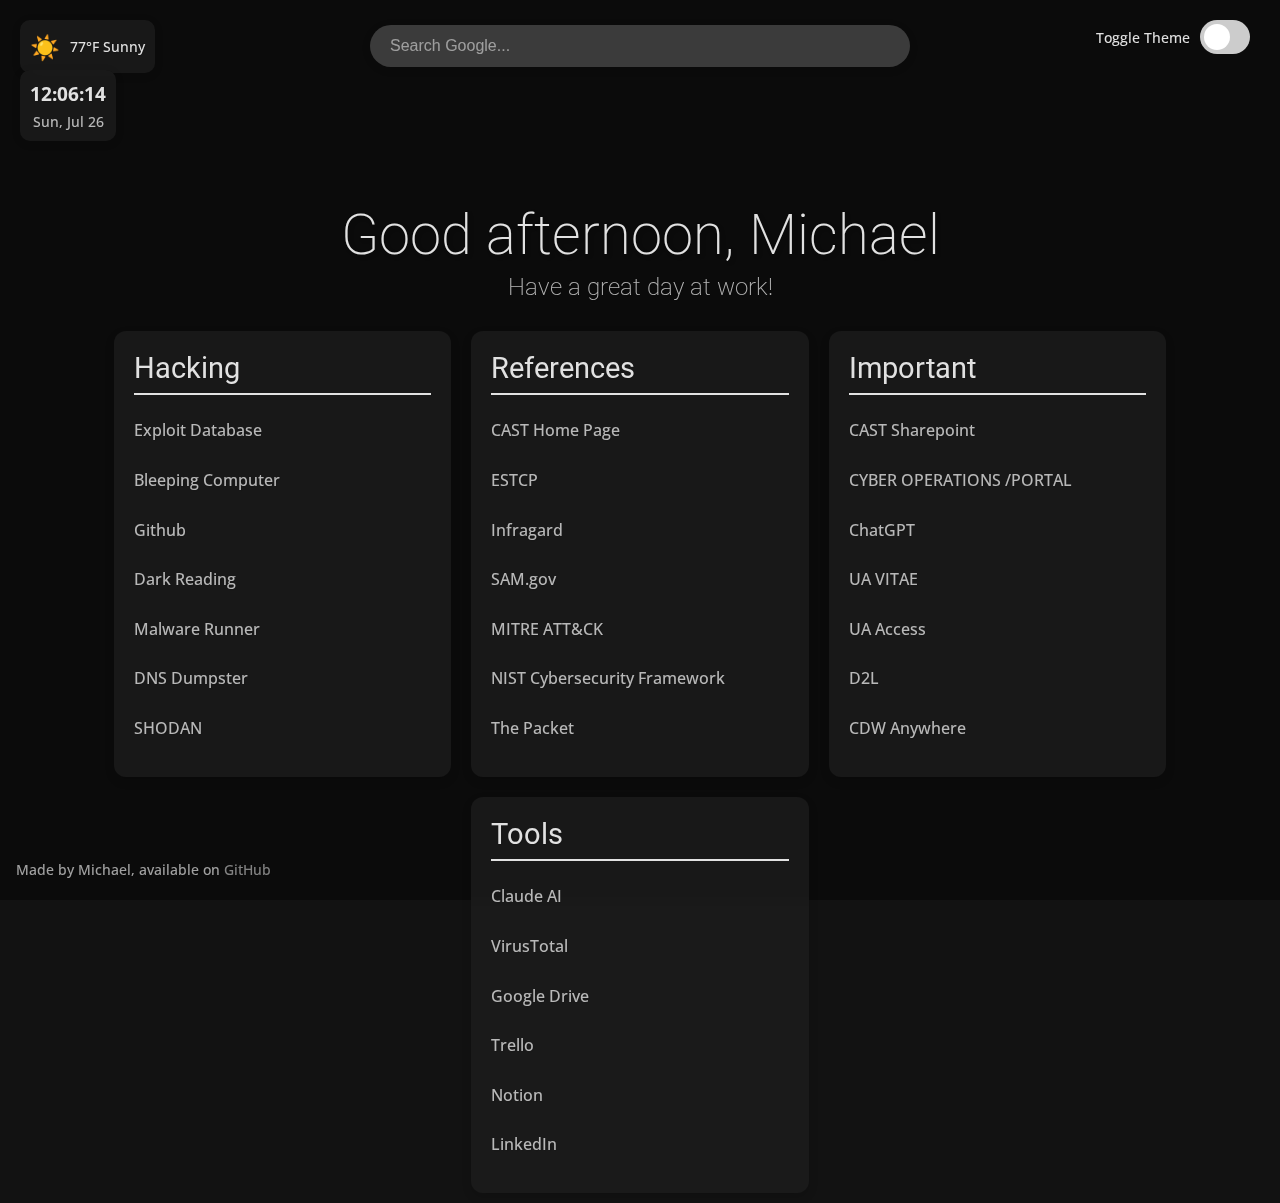
==== claude.html @ 79221fc8 "Create claude.html" ====
<!DOCTYPE html>
<html lang="en" data-theme="dark">
<head>
    <meta charset="UTF-8">
    <meta http-equiv="X-UA-Compatible" content="IE=edge">
    <meta name="viewport" content="width=device-width, initial-scale=1.0">
    <!--Title of the page-->
    <title>Home</title>
    <link rel="stylesheet" href="https://fonts.googleapis.com/css?family=Raleway:200,400">
    <link href="https://fonts.googleapis.com/css2?family=Roboto:wght@200;400;700&display=swap" rel="stylesheet">
    <link href="https://fonts.googleapis.com/css2?family=Open+Sans:wght@400;500;700&display=swap" rel="stylesheet">
    <style>
        :root {
            /* Common Variables */
            --SHORTCUT_TIMEOUT: 1.5s;
            
            /* Light Theme Variables */
            --bg-color-light: #f5f7fa;
            --text-color-light: #333;
            --group-bg-light: rgba(255, 255, 255, 0.7);
            --link-hover-light: #4a6fa5;
            
            /* Dark Theme Variables */
            --bg-color-dark: #121212;
            --text-color-dark: #e1e1e1;
            --group-bg-dark: rgba(30, 30, 30, 0.7);
            --link-hover-dark: #a3abff;
        }
        
        [data-theme="light"] {
            --bg-color: var(--bg-color-light);
            --text-color: var(--text-color-light);
            --group-bg: var(--group-bg-light);
            --link-hover: var(--link-hover-light);
        }
        
        [data-theme="dark"] {
            --bg-color: var(--bg-color-dark);
            --text-color: var(--text-color-dark);
            --group-bg: var(--group-bg-dark);
            --link-hover: var(--link-hover-dark);
        }
        
        body {
            padding: 0;
            margin: 0;
            background-color: var(--bg-color);
            background-size: cover;
            background-position: center;
            background-attachment: fixed;
            color: var(--text-color);
            font-family: 'Open Sans', sans-serif;
            font-size: 16px;
            font-weight: 500;
            text-shadow: 1px 1px 1px rgba(0, 0, 0, 0.1);
            user-select: none;
            animation: fadein 1s;
            transition: background-image 1s ease;
            min-height: 100vh;
        }
        
        #logo {
            padding-top: 8vh;
            text-align: center;
            margin-bottom: 20px;
        }
        
        #logo h1 {
            font-weight: 200;
            font-family: 'Roboto', sans-serif;
            font-size: 3.5rem;
            margin-bottom: 0;
            text-shadow: 2px 2px 4px rgba(0, 0, 0, 0.2);
        }
        
        #logo h2 {
            font-weight: 200;
            font-family: 'Roboto', sans-serif;
            font-size: 1.5rem;
            margin-top: 5px;
            opacity: 0.8;
        }
        
        #content {
            text-align: center;
            display: flex;
            flex-wrap: wrap;
            justify-content: center;
            max-width: 1400px;
            margin: 0 auto;
            padding: 0 20px;
        }
        
        #credits {
            position: fixed;
            font-size: 0.9rem;
            opacity: 0.7;
            bottom: 1rem;
            left: 1rem;
            z-index: 10;
        }
        
        .group {
            display: inline-block;
            vertical-align: top;
            text-align: left;
            width: 24%;
            min-width: 280px;
            background-color: var(--group-bg);
            box-shadow: 0 4px 10px rgba(0, 0, 0, 0.15);
            backdrop-filter: blur(8px);
            border-radius: 12px;
            padding: 20px;
            margin: 10px;
            transition: transform 0.3s ease, box-shadow 0.3s ease;
        }
        
        .group h1 {
            font-weight: 400;
            font-family: 'Roboto', sans-serif;
            font-size: 1.8rem;
            margin-top: 0;
            margin-bottom: 15px;
            padding-bottom: 8px;
            border-bottom: 2px solid var(--text-color);
        }
        
        .group p {
            margin: 8px 0;
            padding: 0.3rem 0;
            display: flex;
            justify-content: space-between;
            align-items: center;
        }
        
        .group:hover {
            transform: translateY(-5px);
            box-shadow: 0 8px 20px rgba(0, 0, 0, 0.2);
        }
        
        .shortcut {
            float: right;
            opacity: 0;
            background-color: rgba(0, 0, 0, 0.2);
            padding: 2px 8px;
            border-radius: 4px;
            font-size: 0.8rem;
            animation: pulse var(--SHORTCUT_TIMEOUT);
        }
        
        [data-theme="light"] .shortcut {
            background-color: rgba(0, 0, 0, 0.1);
        }
        
        /* The switch - the box around the slider */
        .switch {
            position: relative;
            display: inline-block;
            width: 60px;
            height: 34px;
        }
        
        /* Hide default HTML checkbox */
        .switch input {
            opacity: 0;
            width: 0;
            height: 0;
        }
        
        /* The slider */
        .slider {
            position: absolute;
            cursor: pointer;
            top: 0;
            left: 0;
            right: 0;
            bottom: 0;
            background-color: #ccc;
            transition: .4s;
            border-radius: 34px;
        }
        
        .slider:before {
            position: absolute;
            content: "";
            height: 26px;
            width: 26px;
            left: 4px;
            bottom: 4px;
            background-color: white;
            transition: .4s;
            border-radius: 50%;
        }
        
        input:checked + .slider {
            background-color: var(--link-hover);
        }
        
        input:focus + .slider {
            box-shadow: 0 0 1px var(--link-hover);
        }
        
        input:checked + .slider:before {
            transform: translateX(26px);
        }
        
        a, a:hover {
            transition: all 0.3s ease;
        }
        
        a {
            color: var(--text-color);
            text-decoration: none;
            opacity: 0.8;
            padding: 5px 0;
            display: inline-block;
            position: relative;
        }
        
        .group a:hover {
            opacity: 1;
            color: var(--link-hover);
            transform: translateX(5px);
        }
        
        .group a:hover::after {
            content: '';
            position: absolute;
            width: 100%;
            height: 2px;
            bottom: 0;
            left: 0;
            background-color: var(--link-hover);
            transform: scaleX(1);
            transition: transform 0.3s;
        }
        
        #credits a:hover {
            opacity: 1;
            text-decoration: underline;
        }
        
        #theme-toggle {
            position: fixed;
            top: 20px;
            right: 20px;
            z-index: 10;
            display: flex;
            align-items: center;
        }
        
        #theme-toggle span {
            margin-right: 10px;
            font-size: 0.9rem;
        }
        
        #search-container {
            text-align: center;
            margin: 25px 0;
            position: relative;
            max-width: 600px;
            margin-left: auto;
            margin-right: auto;
        }
        
        #search-input {
            padding: 12px 20px;
            width: 100%;
            max-width: 500px;
            border: none;
            border-radius: 30px;
            font-size: 16px;
            background-color: rgba(255, 255, 255, 0.2);
            backdrop-filter: blur(10px);
            color: var(--text-color);
            box-shadow: 0 2px 10px rgba(0, 0, 0, 0.1);
            transition: all 0.3s ease;
        }
        
        #search-input::placeholder {
            color: var(--text-color);
            opacity: 0.6;
        }
        
        #search-input:focus {
            outline: none;
            box-shadow: 0 4px 15px rgba(0, 0, 0, 0.15);
            background-color: rgba(255, 255, 255, 0.25);
        }
        
        .weather-widget {
            position: fixed;
            top: 20px;
            left: 20px;
            padding: 10px;
            background-color: var(--group-bg);
            border-radius: 10px;
            box-shadow: 0 2px 10px rgba(0, 0, 0, 0.1);
            backdrop-filter: blur(8px);
            display: flex;
            align-items: center;
            font-size: 0.9rem;
        }
        
        .weather-icon {
            margin-right: 10px;
            font-size: 1.5rem;
        }
        
        #datetime {
            position: fixed;
            top: 70px;
            left: 20px;
            padding: 10px;
            background-color: var(--group-bg);
            border-radius: 10px;
            box-shadow: 0 2px 10px rgba(0, 0, 0, 0.1);
            backdrop-filter: blur(8px);
            text-align: center;
            font-size: 0.9rem;
        }
        
        #datetime .time {
            font-size: 1.2rem;
            font-weight: bold;
            margin-bottom: 5px;
        }
        
        #datetime .date {
            opacity: 0.8;
        }
        
        @media (max-width: 1200px) {
            .group {
                width: 30%;
            }
        }
        
        @media (max-width: 900px) {
            .group {
                width: 45%;
            }
            
            #logo h1 {
                font-size: 3rem;
            }
        }
        
        @media (max-width: 600px) {
            .group {
                width: 90%;
            }
            
            #logo h1 {
                font-size: 2.5rem;
            }
            
            #logo h2 {
                font-size: 1.2rem;
            }
            
            .weather-widget, #datetime {
                position: static;
                margin: 10px auto;
                width: fit-content;
            }
        }
        
        @keyframes fadein {
            from { opacity: 0; }
            to   { opacity: 1; }
        }
        
        @keyframes pulse {
            0% { opacity: 0; }
            20% { opacity: 0.6; }
            80% { opacity: 0.6; }
            100%   { opacity: 0; }
        }
    </style>
</head>
<body>
    <div id="theme-toggle">
        <span>Toggle Theme</span>
        <label class="switch">
            <input type="checkbox" id="theme-switch">
            <span class="slider"></span>
        </label>
    </div>
    
    <div class="weather-widget">
        <div class="weather-icon">🌤️</div>
        <div class="weather-info">
            <span id="weather-temp">--°F</span> 
            <span id="weather-desc">Loading...</span>
        </div>
    </div>
    
    <div id="datetime">
        <div class="time" id="current-time">--:--:--</div>
        <div class="date" id="current-date">--, --- --</div>
    </div>
    
    <div id="search-container">
        <form id="search-form" action="https://www.google.com/search" method="get">
            <input type="text" name="q" id="search-input" placeholder="Search Google...">
        </form>
    </div>
    
    <div id="logo">
        <h1 id="welcome-string"></h1>
        <h2>Have a great day at work!</h2>
    </div>
    
    <div id="content">
        <!--Filled dynamically by script.js. Edit `MASTER_MAP` inside the script to change page's contents-->
    </div>
    
    <div id="credits">
        Made by Michael, available on <a href="https://github.com/mgalde/Wor_Startpage">GitHub</a>
    </div>
    
    <script>
        const NAME = "Michael";
        const WELCOME_MESSAGE_TEMPLATE = ["night", "morning", "afternoon", "evening"];
        
        // All shortcuts are in a `SHORTCUT_STARTER+shortcutKey` format.
        // So, for example, pressing `tab+q` would redirect you to https://google.com/?q=q
        const SHORTCUT_STARTER = 'tab'
        
        // How much time (in milliseconds) you have to press shortcutKey after pressing SHORTCUT_STARTER.
        // Also change --SHORTCUT_TIMEOUT in styles.css if you change this option.
        const SHORTCUT_TIMEOUT = 1500;
        
        // The groups of links are generated from this object. Edit it to edit the page's contents.
        // shortcutKey must hold an all-lowercase single button. Theoretically should work with values like `esc` and `f1`,
        // but intended to be used with just regular latin letters.
        const MASTER_MAP = [
            {
                "groupName": "Hacking",
                "items": [
                    {"name": "Exploit Database", "shortcutKey": "q", "url": "https://www.exploit-db.com/"},
                    {"name": "Bleeping Computer", "shortcutKey": "w", "url": "https://www.bleepingcomputer.com"},
                    {"name": "Github", "shortcutKey": "e", "url": "https://github.com/mgalde"},
                    {"name": "Dark Reading", "shortcutKey": "r", "url": "https://www.darkreading.com"},
                    {"name": "Malware Runner", "shortcutKey": "t", "url": "https://app.any.run/"},
                    {"name": "DNS Dumpster", "shortcutKey": "y", "url": "https://dnsdumpster.com/"},
                    {"name": "SHODAN", "shortcutKey": "u", "url": "https://shodan.io/"}
                ]
            },
            {
                "groupName": "References",
                "items": [
                    {"name": "CAST Home Page", "shortcutKey": "a", "url": "https://azcast.arizona.edu/"},
                    {"name": "ESTCP", "shortcutKey": "s", "url": "https://www.serdp-estcp.org/Tools-and-Training/Installation-Energy-and-Water/Cybersecurity"},
                    {"name": "Infragard", "shortcutKey": "d", "url": "https://www.infragard.org/"},
                    {"name": "SAM.gov", "shortcutKey": "f", "url": "https://sam.gov/content/opportunities"},
                    {"name": "MITRE ATT&CK", "shortcutKey": "g", "url": "https://attack.mitre.org/"},
                    {"name": "NIST Cybersecurity Framework", "shortcutKey": "h", "url": "https://www.nist.gov/cyberframework"},
                    {"name": "The Packet", "shortcutKey": "p", "url": "https://the-packet.com/"}
                ]
            },
            {
                "groupName": "Important",
                "items": [
                    {"name": "CAST Sharepoint", "shortcutKey": "z", "url": "https://emailarizona.sharepoint.com/sites/CAST"},
                    {"name": "CYBER OPERATIONS /PORTAL", "shortcutKey": "x", "url": "https://portal.cyberapolis.com/"},
                    {"name": "ChatGPT", "shortcutKey": "c", "url": "https://chat.openai.com"},
                    {"name": "UA VITAE", "shortcutKey": "v", "url": "https://uavitae.arizona.edu/"},
                    {"name": "UA Access", "shortcutKey": "b", "url": "https://uaccess.arizona.edu/"},
                    {"name": "D2L", "shortcutKey": "n", "url": "https://d2l.arizona.edu/d2l/home"},
                    {"name": "CDW Anywhere", "shortcutKey": "m", "url": "https://anywhere.cdw.com/logon/LogonPoint/tmindex.html"}
                ]
            },
            {
                "groupName": "Tools",
                "items": [
                    {"name": "Claude AI", "shortcutKey": "1", "url": "https://claude.ai/"},
                    {"name": "VirusTotal", "shortcutKey": "2", "url": "https://www.virustotal.com/"},
                    {"name": "Google Drive", "shortcutKey": "3", "url": "https://drive.google.com/"},
                    {"name": "Trello", "shortcutKey": "4", "url": "https://trello.com/"},
                    {"name": "Notion", "shortcutKey": "5", "url": "https://www.notion.so/"},
                    {"name": "LinkedIn", "shortcutKey": "6", "url": "https://www.linkedin.com/"}
                ]
            }
        ];
        
        let $container = document.getElementById("content");
        let getUrl = {};
        let $shortcutDisplayList = document.getElementsByClassName("shortcut");
        let listeningForShortcut = false;
        let listenerTimeout;
        
        function setupWelcomeMessage() {
            let curHours = new Date().getHours();
            curHours = Math.floor(curHours / 6);
            if (curHours == 4) curHours = 3;
            let welcome = "Good " + WELCOME_MESSAGE_TEMPLATE[curHours] + ", " + NAME;
            document.getElementById("welcome-string").innerHTML = welcome;
        }
        
        function setBackgroundBasedOnTime() {
            const hour = new Date().getHours();
            
            if (hour >= 5 && hour < 8) {
                document.body.style.backgroundImage = 'linear-gradient(rgba(0, 0, 0, 0.4), rgba(0, 0, 0, 0.4)), url("sunrise.jpg")';
            } else if (hour >= 8 && hour < 18) {
                document.body.style.backgroundImage = 'linear-gradient(rgba(0, 0, 0, 0.4), rgba(0, 0, 0, 0.4)), url("daytime.jpg")';
            } else if (hour >= 18 && hour < 20) {
                document.body.style.backgroundImage = 'linear-gradient(rgba(0, 0, 0, 0.4), rgba(0, 0, 0, 0.4)), url("sunset.jpg")';
            } else {
                document.body.style.backgroundImage = 'linear-gradient(rgba(0, 0, 0, 0.4), rgba(0, 0, 0, 0.4)), url("night.jpg")';
            }
        }
        
        function updateDateTime() {
            const now = new Date();
            
            // Update time
            const hours = now.getHours().toString().padStart(2, '0');
            const minutes = now.getMinutes().toString().padStart(2, '0');
            const seconds = now.getSeconds().toString().padStart(2, '0');
            document.getElementById('current-time').textContent = `${hours}:${minutes}:${seconds}`;
            
            // Update date
            const options = { weekday: 'short', month: 'short', day: 'numeric' };
            document.getElementById('current-date').textContent = now.toLocaleDateString('en-US', options);
            
            // Call this function again in 1 second
            setTimeout(updateDateTime, 1000);
        }
        
        function fetchWeather() {
            // This is a placeholder function - in a real implementation, you would
            // use a weather API like OpenWeatherMap or similar.
            // For now, we'll just update with sample data
            
            // For actual implementation, you would do something like:
            // fetch('https://api.openweathermap.org/data/2.5/weather?q=YourCity&appid=YourAPIKey&units=imperial')
            //   .then(response => response.json())
            //   .then(data => {
            //     document.getElementById('weather-temp').textContent = `${Math.round(data.main.temp)}°F`;
            //     document.getElementById('weather-desc').textContent = data.weather[0].description;
            //     // Update icon based on weather condition
            //   });
            
            // Sample data for now
            const temp = Math.floor(Math.random() * 20) + 60; // Random temp between 60-80°F
            const conditions = ["Clear", "Partly Cloudy", "Sunny", "Overcast"];
            const condition = conditions[Math.floor(Math.random() * conditions.length)];
            
            document.getElementById('weather-temp').textContent = `${temp}°F`;
            document.getElementById('weather-desc').textContent = condition;
            
            // Update the icon based on condition
            const iconElem = document.querySelector('.weather-icon');
            if (condition === "Clear" || condition === "Sunny") {
                iconElem.textContent = "☀️";
            } else if (condition === "Partly Cloudy") {
                iconElem.textContent = "🌤️";
            } else {
                iconElem.textContent = "☁️";
            }
            
            // Refresh every 30 minutes
            setTimeout(fetchWeather, 30 * 60 * 1000);
        }
        
        function setupGroups(){
            // Clear existing content
            $container.innerHTML = '';
            
            for (let i = 0; i < MASTER_MAP.length; i++){
                let curGroupData = MASTER_MAP[i];
                
                let group = document.createElement("div");
                group.className = "group";
                $container.appendChild(group);
                
                let header = document.createElement("h1");
                header.innerHTML = curGroupData.groupName;
                group.appendChild(header);
                
                for (let j = 0; j < curGroupData.items.length; j++){
                    let curItemData = curGroupData.items[j];
                    
                    let pContainer = document.createElement("p");
                    group.appendChild(pContainer);
                    
                    let link = document.createElement("a");
                    link.innerHTML = curItemData.name;
                    link.setAttribute("href", curItemData.url);
                    link.setAttribute("target", "_blank");
                    
                    pContainer.appendChild(link);
                    
                    let shortcutDisplay = document.createElement("span");
                    shortcutDisplay.innerHTML = curItemData.shortcutKey;
                    shortcutDisplay.className = "shortcut";
                    shortcutDisplay.style.animation = "none";
                    pContainer.appendChild(shortcutDisplay);
                    
                    getUrl[curItemData.shortcutKey] = curItemData.url;
                }
            }
        }
        
        function shortcutListener(e) {
            let key = e.key.toLowerCase();
            
            if (listeningForShortcut && getUrl.hasOwnProperty(key)){
                window.location = getUrl[key];
            }
            
            if (key === SHORTCUT_STARTER) {
                clearTimeout(listenerTimeout);
                listeningForShortcut = true;
                
                // Animation reset
                for (let i = 0; i < $shortcutDisplayList.length; i++){
                    $shortcutDisplayList[i].style.animation = "none";
                    setTimeout(function() { $shortcutDisplayList[i].style.animation = ''; }, 10);
                }
                
                listenerTimeout = setTimeout(function(){ listeningForShortcut = false; }, SHORTCUT_TIMEOUT);
            }
        }
        
        function setTheme(theme) {
            document.documentElement.setAttribute('data-theme', theme);
            localStorage.setItem('theme', theme);
        }
        
        function toggleTheme() {
            let themeSwitch = document.getElementById('theme-switch');
            let currentTheme = document.documentElement.getAttribute('data-theme');
            let newTheme = currentTheme === 'dark' ? 'light' : 'dark';
            setTheme(newTheme);
            themeSwitch.checked = newTheme === 'light';  // Update the switch's state
        }
        
        // Event when the DOM is fully loaded
        document.addEventListener('DOMContentLoaded', (event) => {
            let themeSwitch = document.getElementById('theme-switch');
            themeSwitch.addEventListener('change', toggleTheme);
            
            // Handle search form focus
            const searchInput = document.getElementById('search-input');
            searchInput.addEventListener('focus', () => {
                searchInput.style.width = '90%';
            });
            
            searchInput.addEventListener('blur', () => {
                if (searchInput.value === '') {
                    searchInput.style.width = '';
                }
            });
            
            // Load saved theme or default to dark
            let savedTheme = localStorage.getItem('theme') || 'dark';
            setTheme(savedTheme);
            themeSwitch.checked = savedTheme === 'light';
            
            // Initialize all components
            setBackgroundBasedOnTime();
            setupWelcomeMessage();
            setupGroups();
            updateDateTime();
            fetchWeather();
            
            // Add keyboard shortcut listener
            document.addEventListener('keyup', shortcutListener, false);
        });
    </script>
</body>
</html>
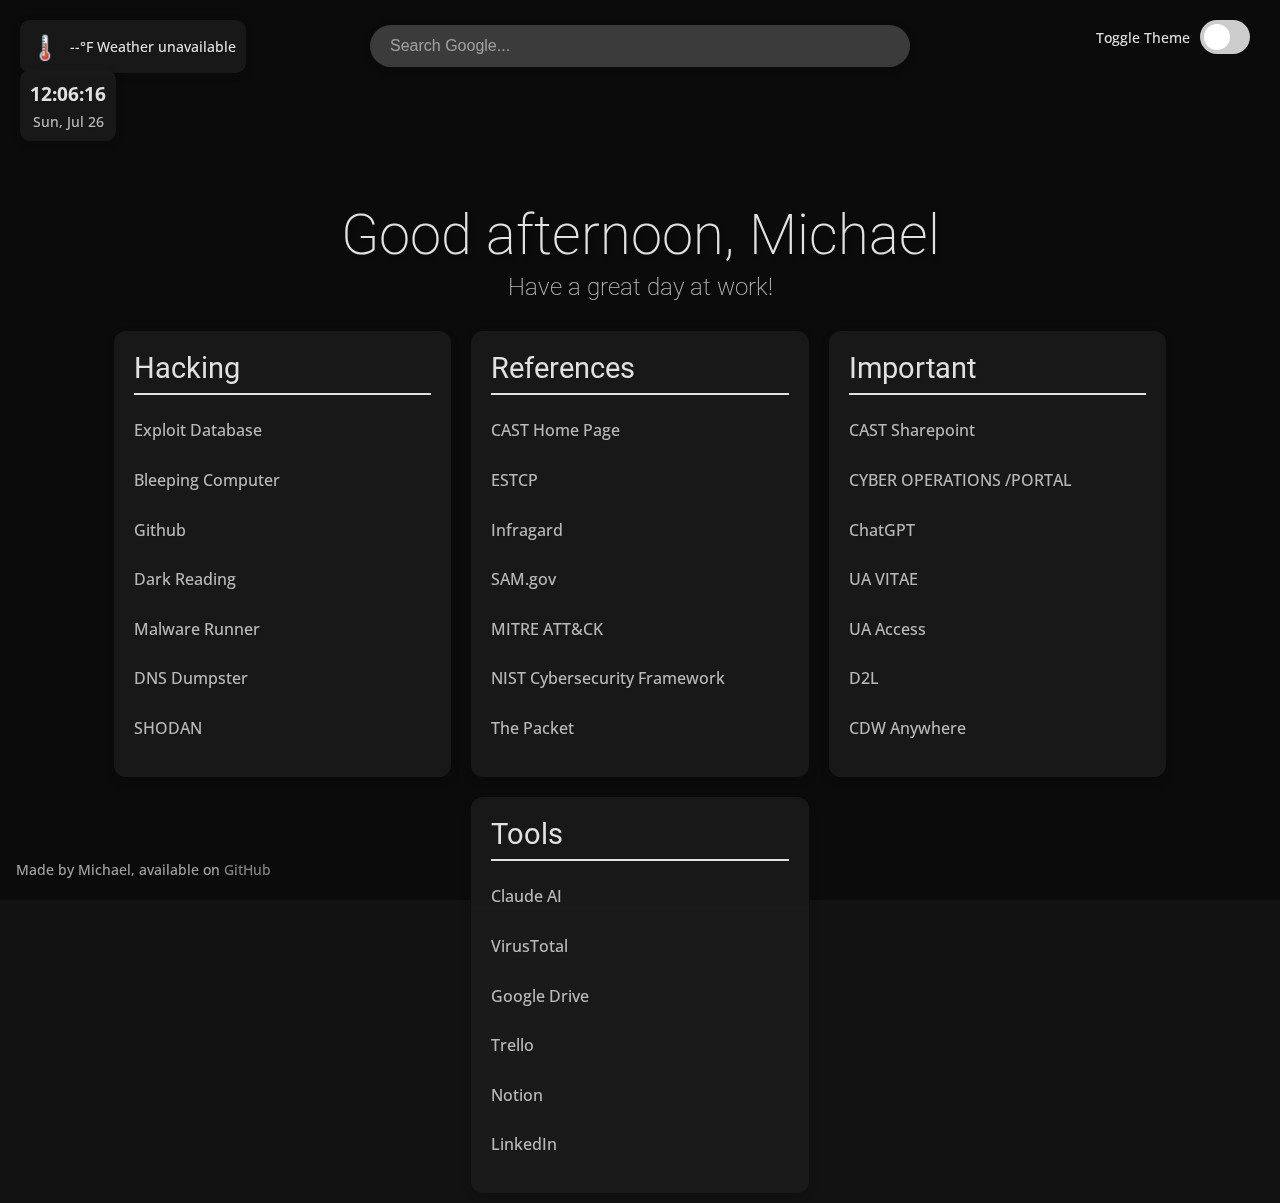
==== commit 173ad05b: "Update claude.html" ====
--- a/claude.html
+++ b/claude.html
@@ -531,36 +531,70 @@
         }
         
         function fetchWeather() {
-            // This is a placeholder function - in a real implementation, you would
-            // use a weather API like OpenWeatherMap or similar.
-            // For now, we'll just update with sample data
-            
-            // For actual implementation, you would do something like:
-            // fetch('https://api.openweathermap.org/data/2.5/weather?q=YourCity&appid=YourAPIKey&units=imperial')
-            //   .then(response => response.json())
-            //   .then(data => {
-            //     document.getElementById('weather-temp').textContent = `${Math.round(data.main.temp)}°F`;
-            //     document.getElementById('weather-desc').textContent = data.weather[0].description;
-            //     // Update icon based on weather condition
-            //   });
-            
-            // Sample data for now
-            const temp = Math.floor(Math.random() * 20) + 60; // Random temp between 60-80°F
-            const conditions = ["Clear", "Partly Cloudy", "Sunny", "Overcast"];
-            const condition = conditions[Math.floor(Math.random() * conditions.length)];
-            
-            document.getElementById('weather-temp').textContent = `${temp}°F`;
-            document.getElementById('weather-desc').textContent = condition;
-            
-            // Update the icon based on condition
-            const iconElem = document.querySelector('.weather-icon');
-            if (condition === "Clear" || condition === "Sunny") {
-                iconElem.textContent = "☀️";
-            } else if (condition === "Partly Cloudy") {
-                iconElem.textContent = "🌤️";
-            } else {
-                iconElem.textContent = "☁️";
-            }
+            // Las Vegas coordinates (example)
+            const latitude = 32.253460;
+            const longitude = -110.911789;
+            
+            // First fetch the gridpoint data for the location
+            fetch(`https://api.weather.gov/points/${latitude},${longitude}`)
+                .then(response => {
+                    if (!response.ok) {
+                        throw new Error('Weather API response was not ok');
+                    }
+                    return response.json();
+                })
+                .then(data => {
+                    // Get the forecast URL from the response
+                    const forecastUrl = data.properties.forecast;
+                    
+                    // Fetch the forecast data
+                    return fetch(forecastUrl);
+                })
+                .then(response => {
+                    if (!response.ok) {
+                        throw new Error('Forecast API response was not ok');
+                    }
+                    return response.json();
+                })
+                .then(forecastData => {
+                    // Get the current period's forecast (first period)
+                    const currentForecast = forecastData.properties.periods[0];
+                    
+                    // Update the UI with the forecast data
+                    document.getElementById('weather-temp').textContent = `${currentForecast.temperature}°${currentForecast.temperatureUnit}`;
+                    document.getElementById('weather-desc').textContent = currentForecast.shortForecast;
+                    
+                    // Update the icon based on the forecast
+                    const iconElem = document.querySelector('.weather-icon');
+                    const forecast = currentForecast.shortForecast.toLowerCase();
+                    
+                    if (forecast.includes('sunny') || forecast.includes('clear')) {
+                        iconElem.textContent = "☀️";
+                    } else if (forecast.includes('cloud')) {
+                        if (forecast.includes('partly')) {
+                            iconElem.textContent = "🌤️";
+                        } else {
+                            iconElem.textContent = "☁️";
+                        }
+                    } else if (forecast.includes('rain') || forecast.includes('shower')) {
+                        iconElem.textContent = "🌧️";
+                    } else if (forecast.includes('snow')) {
+                        iconElem.textContent = "❄️";
+                    } else if (forecast.includes('storm') || forecast.includes('thunder')) {
+                        iconElem.textContent = "⛈️";
+                    } else {
+                        iconElem.textContent = "🌡️"; // Default icon
+                    }
+                    
+                    console.log('Weather updated with forecast:', currentForecast);
+                })
+                .catch(error => {
+                    console.error('Error fetching weather data:', error);
+                    // Fallback to a simple display if API fails
+                    document.getElementById('weather-temp').textContent = '--°F';
+                    document.getElementById('weather-desc').textContent = 'Weather unavailable';
+                    document.querySelector('.weather-icon').textContent = "🌡️";
+                });
             
             // Refresh every 30 minutes
             setTimeout(fetchWeather, 30 * 60 * 1000);
